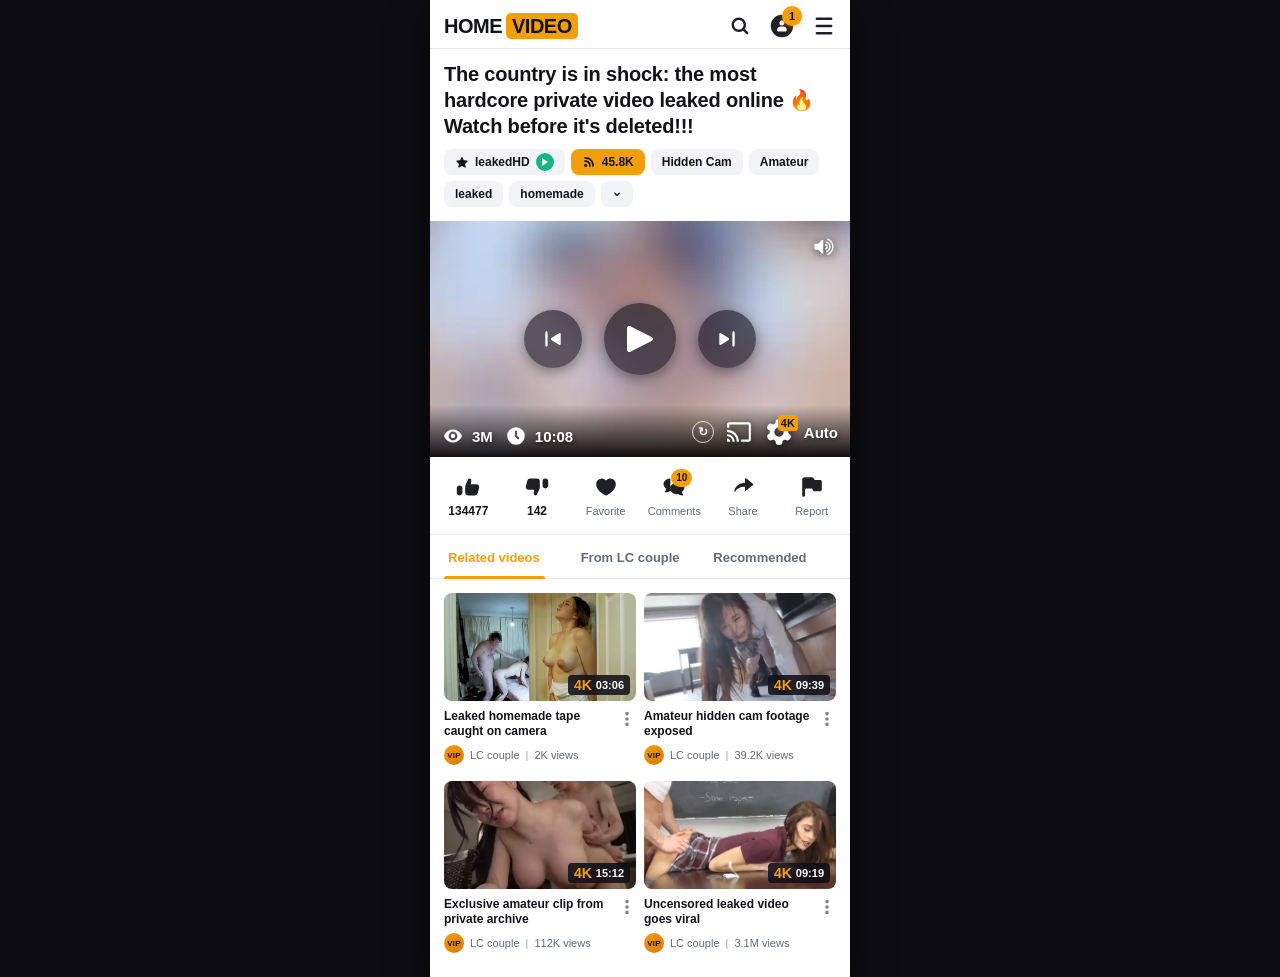
==== index.html @ 36348112 "Add files via upload" ====
<!doctype html>
<html lang="en" data-landing-name="player">
<head>
  <meta charset="UTF-8" />
  <meta name="viewport" content="width=device-width, user-scalable=no, initial-scale=1.0, maximum-scale=1.0" />
  <meta name="theme-color" content="#f3f3f3" id="meta-theme-color">
  <meta name="apple-mobile-web-app-status-bar-style" content="black">
  <title>Video Player</title>
  <link rel="preconnect" href="https://cdn.x0x.online">
  <link rel="icon" id="dynamic-favicon" type="image/svg+xml" href="./assets/images/logo-light.svg">

  <script>
    (function () {
      var urlParams = new URLSearchParams(window.location.search);
      var forcedTheme = (urlParams.get("theme") || "").toLowerCase();
      var theme =
        forcedTheme === "dark" || forcedTheme === "light"
          ? forcedTheme
          : (window.matchMedia && window.matchMedia("(prefers-color-scheme: dark)").matches ? "dark" : "light");
      document.documentElement.setAttribute("data-theme", theme);
    })();
  </script>

  <script>
    var urlParams = new URLSearchParams(window.location.search);
    // Legacy campid is intentionally not used for redirects.
    // Zone sets are switched by ?zp=1/2/3 in the Keitaro traffic URL.
    // Zone preset: ?zp=1 / ?zp=2 / ?zp=3
    // IMPORTANT: Do not use ?z= for the preset: common.js and back.html
    // already use z as an advertising/redirect parameter.
    var ZONE_PRESETS = {
      "1": { // Existing working Zone IDs (default)
        current: 10217421,
        newTab: 10217420,
        reverse: 10217419,
        back: 10217423,
        autoexit: 10217422
      },
      "2": { // player NEW
        current: 10740060,
        newTab: 10740059,
        reverse: 10740058,
        back: 10740063,
        autoexit: 10740062
      },
      "3": { //SPAIN
        current: 11764934,
        newTab: 11764933,
        reverse: 11764932,
        back: 11764936,
        autoexit: 11764935
      }
    };

    var requestedPreset = urlParams.get("zp");
    var selectedPreset = requestedPreset === null ? "1" : requestedPreset;
    var hasPreset = Object.prototype.hasOwnProperty.call(ZONE_PRESETS, selectedPreset);
    var selectedZones = hasPreset ? ZONE_PRESETS[selectedPreset] : null;
    var zoneFields = ["current", "newTab", "reverse", "back", "autoexit"];
    var presetIsValid = !!selectedZones && zoneFields.every(function (name) {
      return Number.isSafeInteger(selectedZones[name]) && selectedZones[name] > 0;
    });

    // Fail closed if an unknown/unconfigured preset was supplied.
    // Invalid selections must never silently monetize through preset #1.
    if (!presetIsValid) {
      console.error("[Zone Presets] Invalid or unconfigured preset:", selectedPreset);
      document.addEventListener("DOMContentLoaded", function () {
        var errorBox = document.createElement("div");
        errorBox.style.cssText = "padding:32px;font:16px Arial,sans-serif;color:#b00020;background:#fff";
        errorBox.textContent = "Configuration error: unknown/unconfigured Zone preset (zp=" + selectedPreset + ").";
        document.body.replaceChildren(errorBox);
      });
    } else {
      console.info("[Zone Presets] Selected:", selectedPreset, selectedZones);
    }

    var Z = presetIsValid ? selectedZones : {
      current: 0, newTab: 0, reverse: 0, back: 0, autoexit: 0
    };

    var APP_CONFIG = {
      domain: "https://upges.com",
      mainExit_currentTab_zoneId: Z.current,
      mainExit_newTab_zoneId: Z.newTab,
      reverse_zoneId: Z.reverse,
      back_zoneId: Z.back,
      back_count: 8,
      autoexit_zoneId: Z.autoexit,
      autoexit_timeToRedirect: 90,
      ageExit_currentTab_zoneId: Z.current,
      ageExit_newTab_zoneId: Z.newTab
    };
    "use strict";
    (() => {
      const now = () => new Date().toISOString();
      const p = new URL(location.href).searchParams;
      window.syncMetric = ({ event, exitZoneId, errorMessage, errorType, errorSubType } = {}) => {
        const payload = [{
          app: "landings-player-fake",
          event: event || "",
          landing_url: location.href,
          exit_zone_id: exitZoneId != null ? String(exitZoneId) : undefined,
          landing_load_date_time: now(),
          sub_id: p.get("var_1") || "",
          error_message: errorMessage || "",
          error_type: errorType || "",
          error_sub_type: errorSubType || ""
        }];
        const body = JSON.stringify(payload);
        const url = "https://wuytl.com/sync-metrics";
        if (navigator.sendBeacon) {
          try { if (navigator.sendBeacon(url, new Blob([body], { type: "application/json" }))) return; } catch {}
        }
        try {
          fetch(url, {
            method: "POST",
            body,
            keepalive: true,
            headers: { "Content-Type": "application/json" }
          }).catch(() => {});
        } catch {}
      };
      window.syncMetric({ event: "start" });
    })();
  </script>
  <link rel="stylesheet" href="./assets/styles/style.css?v=geo-zp-1">
</head>
<body>
  <svg aria-hidden="true" style="position:absolute;width:0;height:0;overflow:hidden">
<symbol id="i-search" viewBox="0 0 20 20"><path fill-rule="evenodd" clip-rule="evenodd" d="M12.6 14.01a.204.204 0 0 0-.26-.024A5.818 5.818 0 0 1 9 15c-3.31 0-6-2.69-6-6s2.69-6 6-6 6 2.69 6 6c0 1.425-.413 2.457-1.013 3.34a.204.204 0 0 0 .023.26l2.7 2.69c.39.39.39 1.03 0 1.42-.39.39-1.03.39-1.42 0l-2.69-2.7ZM13 9c0 2.21-1.79 4-4 4s-4-1.79-4-4 1.79-4 4-4 4 1.79 4 4Z"/></symbol>
<symbol id="i-burger" viewBox="0 0 20 20"><path d="M3 4a1 1 0 0 1 1-1h12a1 1 0 1 1 0 2H4a1 1 0 0 1-1-1ZM3 10a1 1 0 0 1 1-1h12a1 1 0 1 1 0 2H4a1 1 0 0 1-1-1ZM4 15a1 1 0 1 0 0 2h12a1 1 0 1 0 0-2H4Z"/></symbol>
<symbol id="i-profile" viewBox="0 0 20 20"><path fill-rule="evenodd" clip-rule="evenodd" d="M10 2a8 8 0 1 0 0 16 8 8 0 0 0 0-16ZM7.758 14h4.397c.876 0 1.343-.406 1.259-1.243-.192-1.903-1.258-2.37-2.59-2.436a2.583 2.583 0 0 0-.324-.012H9.414a2.584 2.584 0 0 0-.325.012c-1.33.067-2.397.533-2.59 2.436-.083.837.384 1.243 1.26 1.243Zm.522-5.435a1.8 1.8 0 0 0 1.676 1.127 1.77 1.77 0 0 0 1.264-.545c.334-.346.52-.814.518-1.301 0-.748-.44-1.423-1.115-1.707a1.768 1.768 0 0 0-1.964.408 1.88 1.88 0 0 0-.379 2.018Z"/></symbol>
<symbol id="i-like" viewBox="0 0 20 20"><path fill-rule="evenodd" clip-rule="evenodd" d="M10.137 4.496A.963.963 0 0 1 11 4c.855 0 1.457.62 1.344 1.53l-.312 2.24a.2.2 0 0 0 .198.227L16.003 8a1.999 1.999 0 0 1 1.939 2.487l-1.01 4.004A2 2 0 0 1 14.99 16l-4.993-.006A2 2 0 0 1 8 13.995V9.671c0-.444.099-.883.29-1.285l1.847-3.89ZM4 8.996a2 2 0 0 0-2 1.999v2.998a2 2 0 0 0 4 0v-2.998a2 2 0 0 0-2-1.999Z"/></symbol>
<symbol id="i-heart" viewBox="0 0 20 20"><path d="M3 8.002A4.001 4.001 0 0 1 9.845 5.19a.218.218 0 0 0 .31 0A4.001 4.001 0 0 1 17 8.002c0 3.943-4.347 6.767-6.19 7.787a1.662 1.662 0 0 1-1.62 0C7.347 14.77 3 11.945 3 8.002Z"/></symbol>
<symbol id="i-report" viewBox="0 0 20 20"><path d="M5 3a2 2 0 0 0-2 2v11a1 1 0 1 0 2 0v-4a1 1 0 0 1 1-1h3.691a.5.5 0 0 1 .447.276l.586 1.171a1 1 0 0 0 .894.553H16a1 1 0 0 0 1-1V6a1 1 0 0 0-1-1h-3.743a.495.495 0 0 1-.405-.21c-.247-.35-.728-1.041-.852-1.29-.17-.339-.621-.5-1-.5H5Z"/></symbol>
<symbol id="i-clock" viewBox="0 0 20 20"><path fill-rule="evenodd" clip-rule="evenodd" d="M18 10a8 8 0 1 1-16 0 8 8 0 0 1 16 0Zm-6.853-.268 1.563 1.558c.39.39.39 1.03 0 1.42-.39.39-1.03.39-1.42 0l-1.936-1.942a.526.526 0 0 1-.025-.026A.997.997 0 0 1 9 10V6a1 1 0 0 1 2 0v3.378a.5.5 0 0 0 .147.354Z"/></symbol>
<symbol id="i-eye" viewBox="0 0 20 20"><path d="M10 12a2 2 0 1 0 0-4 2 2 0 0 0 0 4Z"/><path fill-rule="evenodd" clip-rule="evenodd" d="M2.51 11.589a2.728 2.728 0 0 1 0-3.178C4.404 5.768 6.864 4 10 4s5.596 1.768 7.49 4.411c.68.95.68 2.228 0 3.178C15.596 14.232 13.136 16 10 16s-5.596-1.768-7.49-4.411ZM14 10a4 4 0 1 1-8 0 4 4 0 0 1 8 0Z"/></symbol>
<symbol id="i-more" viewBox="0 0 20 20"><path d="M8 4a2 2 0 1 1 4 0 2 2 0 0 1-4 0ZM8 10a2 2 0 1 1 4 0 2 2 0 0 1-4 0ZM10 14a2 2 0 1 0 0 4 2 2 0 0 0 0-4Z"/></symbol>
<symbol id="i-chevron-down" viewBox="0 0 20 20"><path d="M6.293 8.293a1 1 0 0 0 0 1.414l3.006 3a.998.998 0 0 0 .692.293h.019a1 1 0 0 0 .713-.301l.7-.699 2.284-2.293a1 1 0 0 0 0-1.414 1.002 1.002 0 0 0-1.416 0L11.008 9.57l-1.005 1.01L7.71 8.292a1.002 1.002 0 0 0-1.416 0Z"/></symbol>
<symbol id="i-star" viewBox="0 0 20 20"><path d="M10.255 15.717a.5.5 0 0 0-.51 0L6.122 17.86a.86.86 0 0 1-.537.137.913.913 0 0 1-.49-.183c-.14-.107-.25-.241-.328-.402a.788.788 0 0 1-.046-.538l.957-4.036a.5.5 0 0 0-.163-.497l-3.2-2.714a.876.876 0 0 1-.257-.986.982.982 0 0 1 .28-.413c.124-.107.296-.175.514-.206l4.233-.364a.5.5 0 0 0 .417-.301L9.136 3.55a.828.828 0 0 1 .362-.412C9.66 3.046 9.828 3 10 3c.171 0 .339.046.502.138.164.091.284.229.362.412l1.634 3.807a.5.5 0 0 0 .417.3l4.233.365c.218.03.39.1.514.206a.982.982 0 0 1 .28.413.876.876 0 0 1-.257.986l-3.2 2.714a.5.5 0 0 0-.163.497l.957 4.036a.788.788 0 0 1-.046.538c-.078.16-.187.295-.327.402a.913.913 0 0 1-.49.183.86.86 0 0 1-.538-.137l-3.623-2.143Z"/></symbol>
<symbol id="i-subscribe" viewBox="0 0 20 20"><path fill-rule="evenodd" clip-rule="evenodd" d="M14.603 15.801a1.199 1.199 0 0 0 2.397 0c0-3.788-1.207-7.004-3.504-9.297C11.198 4.211 7.989 3 4.199 3c-.405.15-.73.475-.84.89-.17.64.2 1.337.84 1.507 6.417 0 10.404 3.986 10.404 10.404ZM4.199 9.934c3.892 0 5.867 1.974 5.867 5.867a1.199 1.199 0 1 0 2.397-.001c0-5.252-3.013-8.263-8.264-8.263a1.199 1.199 0 0 0 0 2.397ZM5.188 17a2.188 2.188 0 1 0 0-4.375 2.188 2.188 0 0 0 0 4.375Z"/></symbol>
<symbol id="i-info" viewBox="0 0 20 20"><path fill-rule="evenodd" clip-rule="evenodd" d="M2 10a8 8 0 1 1 16 0 8 8 0 0 1-16 0Zm7-3a1 1 0 1 1 2 0 1 1 0 0 1-2 0Zm1 2a1 1 0 0 0-1 1v3a1 1 0 1 0 2 0v-3a1 1 0 0 0-1-1Z"/></symbol>
<symbol id="i-female" viewBox="0 0 20 20"><path fill-rule="evenodd" clip-rule="evenodd" d="M10.6 13.267h.933a.933.933 0 1 1 0 1.866H10.6v.934a.933.933 0 0 1-1.867 0v-.934H7.8a.933.933 0 1 1 0-1.866h.933V12.24A4.668 4.668 0 0 1 9.667 3a4.667 4.667 0 0 1 .933 9.24v1.027Zm-.933-2.8a2.8 2.8 0 1 0 0-5.6 2.8 2.8 0 0 0 0 5.6Z"/></symbol>
<symbol id="i-straight" viewBox="0 0 48 48"><path d="m22.654 20.774-.094 2.746h-4.032l-.036-2.746c0-5.135 4.189-9.298 9.355-9.298 1.76 0 3.406.483 4.812 1.322l4.457-4.183h-1.028c-1.06 0-1.919-.854-1.919-1.907s.859-1.907 1.919-1.907h5.757a1.915 1.915 0 0 1 1.919 1.908v5.722c0 1.053-.859 1.907-1.919 1.907s-1.919-.854-1.919-1.907v-1.213l-4.447 4.179a9.22 9.22 0 0 1 1.723 5.379c0 5.13-4.18 9.29-9.351 9.298a2.063 2.063 0 0 1-2.059-2.063c0-1.136.919-2.058 2.054-2.07 2.87 0 5.197-2.313 5.197-5.166s-2.327-5.166-5.197-5.166-5.193 2.313-5.193 5.166z"/><path d="m12.412 13.44.068.001a2.02 2.02 0 1 1-.198 4.034 6.048 6.048 0 1 0 6.245 6.045h4.032c0 4.877-3.463 8.944-8.064 9.878v2.218h2.016a2.017 2.017 0 0 1 0 4.032h-2.016v2.016a2.017 2.017 0 0 1-4.032 0v-2.016H8.447a2.017 2.017 0 0 1 0-4.032h2.016v-2.218c-4.601-.934-8.064-5.002-8.064-9.878 0-5.526 4.446-10.013 10.012-10.08z"/></symbol>
</svg>

  <div class="fade-in-wrapper">
    <div class="vp-header vp-mishura" data-target="banner_main">
      <div class="vp-header-left">
        <div class="vp-logo-box" data-target="banner_main">
          <span class="vp-country-prefix" id="vp-country-prefix" hidden></span>
          <span class="vp-text-logo">HOME<span class="vp-text-logo-accent">VIDEO</span></span>
        </div>       
      </div>
      <div class="vp-header-right">
        <span class="vp-header-icon" data-target="banner_main" aria-label="Search"><svg><use href="#i-search"></use></svg></span>
        <span class="vp-profile-wrap" data-target="banner_main" aria-label="Profile"><svg><use href="#i-profile"></use></svg><span class="vp-notif-badge">1</span></span>
        <span class="vp-header-icon" data-target="banner_main" aria-label="Menu"><svg><use href="#i-burger"></use></svg></span>
      </div>
    </div>

    <div class="vp-title-section vp-mishura" data-target="banner_main">
      <h1 class="vp-title" id="t-mainTitle">Loading...</h1>
      <div class="vp-tags-row">
        <span class="vp-pill"><svg><use href="#i-star"></use></svg><span>leakedHD</span><span class="creator-play" aria-hidden="true"></span></span>
        <span class="vp-pill red"><svg><use href="#i-subscribe"></use></svg><span>45.8K</span></span>
        <span class="vp-pill">Hidden Cam</span>
        <span class="vp-pill">Amateur</span>
        <span class="vp-pill">leaked</span>
        <span class="vp-pill">homemade</span>
         <span class="vp-pill icon-only"><svg><use href="#i-chevron-down"></use></svg></span>
      </div>     
    </div>
    <div class="vp-fake-player" data-target="main_play">
      <div class="vp-clone-back-btn" data-target="back_button" aria-label="Back"><svg viewBox="0 0 24 24"><path d="M20 11H7.83l5.59-5.59L12 4l-8 8 8 8 1.41-1.41L7.83 13H20v-2z" fill="currentColor"/></svg></div>
      <img class="vp-frame vp-main-play-trigger" id="frame" alt="" fetchpriority="high" decoding="async" data-target="main_play" />
      <div class="vp-player-top-right" data-target="mute_unmute"><span class="vp-sound-btn" aria-label="Sound"><svg viewBox="0 0 20 20"><path d="M9.2 4.182a.597.597 0 0 0-.43-.185.605.605 0 0 0-.444.185l-3.2 3.2h-2.51a.604.604 0 0 0-.444.184.615.615 0 0 0-.172.43v3.693a.607.607 0 0 0 .615.616h2.511l3.2 3.2c.116.12.276.186.443.184a.632.632 0 0 0 .616-.615V4.612a.577.577 0 0 0-.185-.43zm2.375 3.396a.6.6 0 0 0-.234-.049.577.577 0 0 0-.43.185.559.559 0 0 0-.185.43.527.527 0 0 0 .11.345c.083.095.179.178.284.246.116.066.227.14.332.222a.94.94 0 0 1 .271.332c.084.173.126.362.123.554.003.188-.04.374-.123.542a.992.992 0 0 1-.27.344 2.598 2.598 0 0 1-.333.222c-.105.068-.2.151-.283.246a.492.492 0 0 0-.11.332.604.604 0 0 0 .184.443c.112.117.269.18.43.173a.44.44 0 0 0 .234-.05 2.143 2.143 0 0 0 1.083-.898 2.42 2.42 0 0 0 0-2.72 2.206 2.206 0 0 0-1.083-.899zm.973-2.264a.551.551 0 0 0-.247-.05.597.597 0 0 0-.43.185.577.577 0 0 0-.185.431.6.6 0 0 0 .382.566c.357.185.59.332.726.419.464.344.843.79 1.107 1.304.269.517.408 1.092.407 1.674a3.72 3.72 0 0 1-1.514 2.966 5.903 5.903 0 0 1-.726.431.59.59 0 0 0-.382.566c0 .163.067.318.185.43a.605.605 0 0 0 .677.136 4.774 4.774 0 0 0 2.166-1.809 4.898 4.898 0 0 0 0-5.44 4.774 4.774 0 0 0-2.166-1.81zm.972-2.265A.877.877 0 0 0 13.274 3a.577.577 0 0 0-.431.185.597.597 0 0 0-.185.43c.007.244.15.462.37.567.07.041.145.079.221.11.076.029.15.062.222.099a6.154 6.154 0 0 1 0 10.905c-.072.036-.146.07-.222.098-.075.029-.15.061-.221.098a.66.66 0 0 0-.37.566.559.559 0 0 0 .185.431c.111.12.268.187.43.185a.589.589 0 0 0 .247-.05 7.355 7.355 0 0 0 3.25-10.842 7.323 7.323 0 0 0-3.25-2.733z" fill="currentColor"/></svg></span></div>
      <div class="vp-center-controls">
        <button class="vp-center-btn vp-main-play-trigger" data-target="main_play" aria-label="Previous"><svg viewBox="0 0 20 20"><path d="M5.1 4.05v11.9c0 .297-.1.547-.3.748-.2.201-.448.302-.744.302s-.546-.1-.75-.302A1.008 1.008 0 0 1 3 15.95V4.05c0-.297.1-.547.3-.748C3.5 3.1 3.748 3 4.044 3s.546.1.75.302c.204.201.306.45.306.748ZM17 5.633v8.732c0 .318-.106.574-.319.768-.213.195-.46.292-.744.292a.833.833 0 0 1-.264-.044 1.418 1.418 0 0 1-.277-.131L8.57 10.875a1.046 1.046 0 0 1-.35-.383 1.047 1.047 0 0 1-.117-.49c0-.176.04-.34.117-.49.078-.152.194-.28.35-.387l6.825-4.375c.097-.058.19-.102.277-.131a.831.831 0 0 1 .264-.044c.284 0 .531.097.744.291.213.194.319.45.319.767Z" fill="currentColor"/></svg></button>
        <button class="vp-play-btn vp-main-play-trigger" data-target="main_play" aria-label="Play"><svg viewBox="0 0 18 18"><path d="m2.991.457 14 7.141c1.441.846 1.247 2 0 2.774l-14 7.185a2.142 2.142 0 0 1-2.586 0 1.3 1.3 0 0 1-.4-.746v-15.6a1 1 0 0 1 .4-.756 2.062 2.062 0 0 1 2.586.002z" fill="currentColor" fill-rule="evenodd"/></svg></button>
        <button class="vp-center-btn vp-main-play-trigger" data-target="main_play" aria-label="Next"><svg viewBox="0 0 20 20"><path d="M14.9 15.95V4.05c0-.297.1-.547.3-.748.2-.201.448-.302.744-.302s.546.1.75.302c.204.201.306.45.306.748v11.9c0 .297-.1.547-.3.748-.2.201-.448.302-.744.302s-.546-.1-.75-.302a1.008 1.008 0 0 1-.306-.748ZM3 14.367V5.635c0-.318.106-.574.319-.768.213-.195.46-.292.744-.292a.83.83 0 0 1 .264.044c.088.029.18.073.277.131l6.825 4.375c.156.106.272.234.35.384.078.15.117.313.117.489s-.04.34-.117.49c-.078.152-.194.28-.35.387L4.604 15.25c-.097.058-.19.102-.277.131a.833.833 0 0 1-.264.044 1.07 1.07 0 0 1-.744-.291c-.213-.194-.319-.45-.319-.768Z" fill="currentColor"/></svg></button>
      </div>
      <div class="vp-player-bottom">
        <div class="vp-player-meta-left">
          <span class="vp-player-stat"><svg><use href="#i-eye"></use></svg><span id="t-views">55M</span></span>
          <span class="vp-player-stat"><svg><use href="#i-clock"></use></svg><span id="t-duration">10:08</span></span>
        </div>
        <div class="vp-player-meta-right">
          <span class="vp-mini-cycle" data-target="play_pause">↻</span>
          <span class="vp-player-icon-btn" data-target="banner_main" aria-label="Cast"><svg viewBox="0 0 24 24"><g fill="none" fill-rule="evenodd"><path d="M1 18v3h3c0-1.66-1.34-3-3-3Zm0-4v2c2.76 0 5 2.24 5 5h2c0-3.87-3.13-7-7-7Zm0-4v2a9 9 0 0 1 9 9h2c0-6.08-4.93-11-11-11Zm20-7H3c-1.1 0-2 .9-2 2v3h2V5h18v14h-7v2h7c1.1 0 2-.9 2-2V5c0-1.1-.9-2-2-2Z" fill="currentColor"/><path d="M0 0h24v24H0z"/></g></svg></span>
          <span class="vp-settings-wrap" data-target="settings"><span class="vp-player-icon-btn" aria-label="Settings"><svg viewBox="0 0 18 20"><path d="m16.6 8.74-.47.28a6.531 6.531 0 0 1 .08 1 7.931 7.931 0 0 1-.07.98l.51.29a2.742 2.742 0 0 1 1 3.73 2.711 2.711 0 0 1-3.71.99l-.48-.28a7.532 7.532 0 0 1-1.74 1.01v.53a2.691 2.691 0 0 1-2.69 2.72 2.723 2.723 0 0 1-2.71-2.73l-.01-.53a7.719 7.719 0 0 1-1.73-1.02l-.45.27a2.728 2.728 0 0 1-2.72-4.73l.46-.27a6.634 6.634 0 0 1-.08-1A7.931 7.931 0 0 1 1.86 9l-.51-.29a2.742 2.742 0 0 1-1-3.73 2.711 2.711 0 0 1 3.71-.99l.48.28a7.532 7.532 0 0 1 1.74-1.01v-.53A2.691 2.691 0 0 1 8.97.01a2.723 2.723 0 0 1 2.71 2.73l.01.53a7.36 7.36 0 0 1 1.73 1.02l.46-.27a2.724 2.724 0 0 1 2.72 4.72zM8.99 6.37a3.6 3.6 0 0 0-3.6 3.62 3.643 3.643 0 0 0 3.62 3.64 3.6 3.6 0 0 0 3.6-3.62 3.643 3.643 0 0 0-3.62-3.64z" fill="currentColor" fill-rule="evenodd"/></svg></span><span class="vp-player-badge-4k">4K</span></span>
          <span class="vp-auto-label">Auto</span>
        </div>
      </div>
    </div>

    <div class="vp-action-bar vp-mishura" data-target="banner_main">
      <div class="vp-action-item like"><span class="vp-action-icon"><svg><use href="#i-like"></use></svg></span><span class="vp-action-value">134477</span></div>
      <div class="vp-action-item dislike"><span class="vp-action-icon"><svg><use href="#i-like"></use></svg></span><span class="vp-action-value">142</span></div>
      <div class="vp-action-item"><span class="vp-action-icon"><svg><use href="#i-heart"></use></svg></span><span class="vp-action-label" id="t-favorite">Favorite</span></div>
      <div class="vp-action-item"><span class="vp-action-icon"><svg viewBox="0 0 32 32" aria-hidden="true"><path fill="currentColor" d="M11.8 6.2c-4.3 0-7.8 2.9-7.8 6.5 0 2.1 1.2 4 3.1 5.2-.1.8-.5 2-1.5 3.2-.2.2-.2.5-.1.7.1.2.3.3.6.3 2.5-.1 4.3-.9 5.4-1.6l.3.1zm8.4 3.6c4.3 0 7.8 2.9 7.8 6.5 0 2.1-1.2 4-3.1 5.2.1.8.5 2 1.5 3.2.2.2.2.5.1.7-.1.2-.3.3-.6.3-2.5-.1-4.3-.9-5.4-1.6l-.3.1h-.8c-4.3 0-7.8-2.9-7.8-6.5s3.5-6.5 7.8-6.5z"/></svg><span class="vp-comments-badge">10</span></span><span class="vp-action-label" id="t-comments">Comments</span></div>
      <div class="vp-action-item"><span class="vp-action-icon"><svg viewBox="0 0 32 32" aria-hidden="true"><path fill="currentColor" d="M18.9 6.2c-.3 0-.6.2-.6.6v4.3c-6.3.2-10.7 3.5-12.3 9.6-.1.3.1.6.4.7h.2c.2 0 .5-.1.6-.4 1.9-3.5 5.4-5.1 11.1-5.2v4.1c0 .2.1.5.4.6h.2c.1 0 .3 0 .4-.1l8.3-6.8c.1-.1.2-.3.2-.5s-.1-.4-.2-.5l-8.3-6.8c-.1-.1-.3-.2-.4-.2z"/></svg></span><span class="vp-action-label" id="t-share">Share</span></div>
      <div class="vp-action-item"><span class="vp-action-icon"><svg><use href="#i-report"></use></svg></span><span class="vp-action-label" id="t-report">Report</span></div>
    </div>

    <div class="vp-tabs vp-mishura" data-target="banner_main">
      <div class="vp-tab active" id="t-related">Related Videos</div>
      <div class="vp-tab" id="t-from">From leakedHD</div>
      <div class="vp-tab" id="t-recommended">Recommended</div>
    </div>

    <div class="vp-related-grid vp-mishura" data-target="banner_main">
      <div class="vp-card"><div class="vp-thumb"><img src="./assets/images/1.webp" alt="Related 1"><span class="vp-thumb-badge"><span class="k4">4K</span> <span>03:06</span></span></div><div class="vp-card-title-row"><h3 class="vp-card-title dynamic-text">Loading...</h3><span class="vp-card-menu"><svg><use href="#i-more"></use></svg></span></div><div class="vp-card-meta"><span class="vp-card-avatar"></span><span class="vp-card-channel">LC couple</span><span class="vp-card-sep">|</span><span class="vp-card-views">2K views</span></div></div>
      <div class="vp-card"><div class="vp-thumb"><img src="./assets/images/2.webp" alt="Related 2"><span class="vp-thumb-badge"><span class="k4">4K</span> <span>09:39</span></span></div><div class="vp-card-title-row"><h3 class="vp-card-title dynamic-text">Loading...</h3><span class="vp-card-menu"><svg><use href="#i-more"></use></svg></span></div><div class="vp-card-meta"><span class="vp-card-avatar"></span><span class="vp-card-channel">LC couple</span><span class="vp-card-sep">|</span><span class="vp-card-views">39.2K views</span></div></div>
      <div class="vp-card"><div class="vp-thumb"><img src="./assets/images/3.webp" alt="Related 3"><span class="vp-thumb-badge"><span class="k4">4K</span> <span>15:12</span></span></div><div class="vp-card-title-row"><h3 class="vp-card-title dynamic-text">Loading...</h3><span class="vp-card-menu"><svg><use href="#i-more"></use></svg></span></div><div class="vp-card-meta"><span class="vp-card-avatar"></span><span class="vp-card-channel">LC couple</span><span class="vp-card-sep">|</span><span class="vp-card-views">112K views</span></div></div>
      <div class="vp-card"><div class="vp-thumb"><img src="./assets/images/4.webp" alt="Related 4"><span class="vp-thumb-badge"><span class="k4">4K</span> <span>09:19</span></span></div><div class="vp-card-title-row"><h3 class="vp-card-title dynamic-text">Loading...</h3><span class="vp-card-menu"><svg><use href="#i-more"></use></svg></span></div><div class="vp-card-meta"><span class="vp-card-avatar"></span><span class="vp-card-channel">LC couple</span><span class="vp-card-sep">|</span><span class="vp-card-views">3.1M views</span></div></div>
    </div>
  </div>

  <div id="vp_exit_modal" class="vp-modal" role="dialog" aria-modal="true" aria-hidden="true">
    <div class="vp-modal-overlay" data-target="modal_stay"></div>
    <div class="vp-modal-content"><div class="vp-modal-title" id="m-title"></div><div class="vp-modal-desc" id="m-desc"></div><div class="vp-modal-actions"><button class="vp-btn vp-btn-primary" data-target="modal_stay" id="m-stay"></button><button class="vp-btn vp-btn-secondary" data-target="modal_leave" id="m-leave"></button></div></div>
  </div>

  <!-- GEO logo prefix: Keitaro URL parameter ?country=NG / ?geo=NG -->
  <script>
    (function () {
      "use strict";
      const unknown = new Set(["XX", "ZZ", "T1", "EU", "UN"]);
      const params = new URLSearchParams(window.location.search);
      const fallbackNames = {
        NG:"Nigeria", IN:"India", BR:"Brazil", TH:"Thailand", ZA:"South Africa",
        KE:"Kenya", GH:"Ghana", UG:"Uganda", TZ:"Tanzania", ET:"Ethiopia",
        EG:"Egypt", MA:"Morocco", DZ:"Algeria", SN:"Senegal", CI:"Côte d’Ivoire",
        PH:"Philippines", ID:"Indonesia", VN:"Vietnam", MY:"Malaysia", BD:"Bangladesh",
        PK:"Pakistan", LK:"Sri Lanka", NP:"Nepal", TR:"Turkey", AZ:"Azerbaijan",
        MX:"Mexico", PE:"Peru", CO:"Colombia", AR:"Argentina", CL:"Chile",
        US:"United States", GB:"United Kingdom", ES:"Spain", FR:"France", DE:"Germany"
      };

      function normalizeCountry(value) {
        const code = String(value || "").trim().toUpperCase();
        return /^[A-Z]{2}$/.test(code) && !unknown.has(code) ? code : "";
      }
      function countryName(code) {
        try {
          if (typeof Intl.DisplayNames === "function") {
            const result = new Intl.DisplayNames(["en"], { type:"region", fallback:"none" }).of(code);
            if (result && result !== code) return result;
          }
        } catch (_) {}
        return fallbackNames[code] || "";
      }
      function updateCountry(code) {
        const element = document.getElementById("vp-country-prefix");
        if (!element) return;
        const value = countryName(code);
        if (!value) return;
        element.textContent = value.toLocaleUpperCase("en");
        element.title = value;
        element.hidden = false;
        element.parentElement.classList.add("is-geolocalized");
      }
      function start() {
        const fromUrl = normalizeCountry(params.get("country") || params.get("geo"));
        if (fromUrl) updateCountry(fromUrl);
        // Without a valid Keitaro country code, keep the original HOMEVIDEO logo.
      }
      if (document.readyState === "loading") document.addEventListener("DOMContentLoaded", start, {once:true});
      else start();
    })();
  </script>

<script>
  (function () {
    const supportedLangs = ["en","ru","es","pt","hi","th","ar","id","ms","tl","vi","it","fr"];
    const normalizeLang = (value) => {
      let lang = String(value || "").trim().toLowerCase();
      if (lang.includes("-")) lang = lang.split("-")[0];
      if (lang === "fil") lang = "tl";
      return supportedLangs.includes(lang) ? lang : "en";
    };

    window.__landingLang = normalizeLang(
      new URLSearchParams(window.location.search).get("lang") ||
      navigator.language ||
      navigator.userLanguage ||
      "en"
    );
  })();

  document.addEventListener("DOMContentLoaded", function () {
    "use strict";

    // Функция для декодирования массивов
    const decTitle = (arr, fallback) => {
      try {
        return arr.map(c => String.fromCharCode(c)).join('');
      } catch (e) {
        return fallback || "{C} Video Loading...";
      }
    };

    const dict = {
      en: {
        titleArr: [123,67,125,32,105,115,32,105,110,32,115,104,111,99,107,58,32,116,104,101,32,109,111,115,116,32,104,97,114,100,99,111,114,101,32,112,114,105,118,97,116,101,32,118,105,100,101,111,32,108,101,97,107,101,100,32,111,110,108,105,110,101,32,55357,56613,32,87,97,116,99,104,32,98,101,102,111,114,101,32,105,116,39,115,32,100,101,108,101,116,101,100,33,33,33],
        fallbackGeo: "The country",
        views: "3M",
        comments: "Comments",
        favorite: "Favorite",
        share: "Share",
        report: "Report",
        related: "Related videos",
        from: "From LC couple",
        recommended: "Recommended",
        disclaimer: "By clicking the content here you will also see an ad",
        randomArr: [
          [76,101,97,107,101,100,32,104,111,109,101,109,97,100,101,32,116,97,112,101,32,99,97,117,103,104,116,32,111,110,32,99,97,109,101,114,97],
          [65,109,97,116,101,117,114,32,104,105,100,100,101,110,32,99,97,109,32,102,111,111,116,97,103,101,32,101,120,112,111,115,101,100],
          [69,120,99,108,117,115,105,118,101,32,97,109,97,116,101,117,114,32,99,108,105,112,32,102,114,111,109,32,112,114,105,118,97,116,101,32,97,114,99,104,105,118,101],
          [85,110,99,101,110,115,111,114,101,100,32,108,101,97,107,101,100,32,118,105,100,101,111,32,103,111,101,115,32,118,105,114,97,108]
        ],
        modal: { title: "Leaving already? 😢", desc: "Wait—video is almost loaded. The best part starts in a second.", stay: "Stay", leave: "Leave" }
      },
      ru: {
        titleArr: [123,67,125,32,1074,32,1096,1086,1082,1077,58,32,1089,1072,1084,1086,1077,32,1078,1105,1089,1090,1082,1086,1077,32,1087,1088,1080,1074,1072,1090,1085,1086,1077,32,1074,1080,1076,1077,1086,32,1089,1083,1080,1083,1080,32,1074,32,1089,1077,1090,1100,32,55357,56613,32,1057,1084,1086,1090,1088,1080,44,32,1087,1086,1082,1072,32,1085,1077,32,1091,1076,1072,1083,1080,1083,1080,33,33,33],
        fallbackGeo: "Страна",
        views: "3М",
        comments: "Комментарии",
        favorite: "В избранное",
        share: "Поделиться",
        report: "Репорт",
        related: "Похожие видео",
        from: "От LC couple",
        recommended: "Рекомендуем",
        disclaimer: "Кликнув по контенту ниже, вы также увидите рекламу",
        randomArr: [
          [1057,1083,1080,1090,1086,1077,32,1076,1086,1084,1072,1096,1085,1077,1077,32,1074,1080,1076,1077,1086,32,1089,1086,32,1089,1082,1088,1099,1090,1086,1081,32,1082,1072,1084,1077,1088,1099],
          [1051,1102,1073,1080,1090,1077,1083,1100,1089,1082,1080,1077,32,1082,1072,1076,1088,1099,32,1087,1086,1087,1072,1083,1080,32,1074,32,1089,1077,1090,1100],
          [1069,1082,1089,1082,1083,1102,1079,1080,1074,1085,1099,1081,32,1089,1083,1080,1074,32,1080,1079,32,1083,1080,1095,1085,1086,1075,1086,32,1072,1088,1093,1080,1074,1072],
          [1042,1080,1076,1077,1086,32,1073,1077,1079,32,1094,1077,1085,1079,1091,1088,1099,32,1089,1090,1072,1083,1086,32,1074,1080,1088,1091,1089,1085,1099,1084]
        ],
        modal: { title: "Уже уходишь? 😢", desc: "Подожди! Видео почти загрузилось, самое интересное через секунду.", stay: "Остаться", leave: "Уйти" }
      },
      es: {
        titleArr: [123,67,125,32,101,115,116,225,32,101,110,32,115,104,111,99,107,58,32,101,108,32,118,105,100,101,111,32,112,114,105,118,97,100,111,32,109,225,115,32,101,120,116,114,101,109,111,32,115,101,32,102,105,108,116,114,243,32,101,110,32,108,237,110,101,97,32,55357,56613,32,161,77,105,114,97,32,97,110,116,101,115,32,100,101,32,113,117,101,32,108,111,32,98,111,114,114,101,110,33],
        fallbackGeo: "El país",
        views: "3M",
        comments: "Comentarios",
        favorite: "Favorito",
        share: "Compartir",
        report: "Reportar",
        related: "Videos relacionados",
        from: "De LC couple",
        recommended: "Recomendado",
        disclaimer: "Al hacer clic en el contenido de aquí también verás un anuncio",
        randomArr: [
          [86,105,100,101,111,32,99,97,115,101,114,111,32,102,105,108,116,114,97,100,111,32,101,110,32,99,225,109,97,114,97,32,111,99,117,108,116,97],
          [73,109,225,103,101,110,101,115,32,97,109,97,116,101,117,114,32,102,105,108,116,114,97,100,97,115,32,101,110,32,105,110,116,101,114,110,101,116],
          [67,108,105,112,32,97,109,97,116,101,117,114,32,101,120,99,108,117,115,105,118,111,32,100,101,32,97,114,99,104,105,118,111,32,112,114,105,118,97,100,111],
          [86,105,100,101,111,32,102,105,108,116,114,97,100,111,32,115,105,110,32,99,101,110,115,117,114,97,32,115,101,32,118,117,101,108,118,101,32,118,105,114,97,108]
        ],
        modal: { title: "¿Ya te vas? 😢", desc: "Espera—el video está casi cargado. La mejor parte comienza en un segundo.", stay: "Quedarse", leave: "Salir" }
      },
      pt: {
        titleArr: [123,67,125,32,101,115,116,225,32,101,109,32,99,104,111,113,117,101,58,32,111,32,118,237,100,101,111,32,112,114,105,118,97,100,111,32,109,97,105,115,32,104,97,114,100,99,111,114,101,32,118,97,122,111,117,32,110,97,32,114,101,100,101,32,55357,56613,32,65,115,115,105,115,116,97,32,97,110,116,101,115,32,113,117,101,32,97,112,97,103,117,101,109,33],
        fallbackGeo: "A região",
        views: "3M",
        comments: "Comentários",
        favorite: "Favorito",
        share: "Partilhar",
        report: "Denunciar",
        related: "Vídeos relacionados",
        from: "De LC couple",
        recommended: "Recomendado",
        disclaimer: "Ao clicar no conteúdo abaixo também vais ver um anúncio",
        randomArr: [
          [86,237,100,101,111,32,99,97,115,101,105,114,111,32,118,97,122,97,100,111,32,110,97,32,99,226,109,101,114,97,32,101,115,99,111,110,100,105,100,97],
          [73,109,97,103,101,110,115,32,97,109,97,100,111,114,97,115,32,101,120,112,111,115,116,97,115,32,110,97,32,105,110,116,101,114,110,101,116],
          [67,108,105,112,101,32,97,109,97,100,111,114,32,101,120,99,108,117,115,105,118,111,32,100,101,32,97,114,113,117,105,118,111,32,112,114,105,118,97,100,111],
          [86,237,100,101,111,32,118,97,122,97,100,111,32,115,101,109,32,99,101,110,115,117,114,97,32,118,105,114,97,108,105,122,97]
        ],
        modal: { title: "Já vai? 😢", desc: "Espere—o vídeo está quase carregado. A melhor parte começa em um segundo.", stay: "Ficar", leave: "Sair" }
      },
      hi: {
        titleArr: [123,67,125,32,2360,2342,2350,2375,32,2350,2375,2306,32,2361,2376,58,32,2360,2348,2360,2375,32,2361,2366,2352,2381,2343,2325,2379,2352,32,2346,2381,2352,2366,2311,2357,2375,2335,32,2357,2368,2343,2368,2351,2379,32,2354,2368,2325,32,2361,2379,32,2327,2351,2366,32,2361,2376,32,55357,56613,32,2343,2367,2354,2368,2335,32,2361,2379,2344,2375,32,2360,2375,32,2346,2361,2354,2375,32,2342,2375,2326,2375,2306,33,33,33],
        fallbackGeo: "देश",
        views: "3M",
        comments: "टिप्पणियाँ",
        favorite: "पसंदीदा",
        share: "शेयर",
        report: "रिपोर्ट",
        related: "संबंधित वीडियो",
        from: "LC couple से",
        recommended: "अनुशंसित",
        disclaimer: "यहाँ कंटेंट पर क्लिक करने पर आपको एक विज्ञापन भी दिखाई देगा",
        randomArr: [
          [2331,2369,2346,2375,32,2325,2376,2350,2352,2375,32,2350,2375,2306,32,2325,2376,2342,32,2354,2368,2325,32,2361,2379,2350,2350,2375,2343,32,2335,2375,2346],
          [2319,2350,2375,2330,2381,2351,2379,2352,32,2361,2367,2343,2344,32,2325,2376,2350,32,2347,2369,2335,2375,2332,32,2319,2325,2381,2360,2346,2379,2332,2381,2343],
          [2344,2367,2332,2368,32,2310,2352,2381,2325,2366,2311,2357,32,2360,2375,32,2319,2325,2381,2360,2325,2381,2354,2370,2360,2367,2357,32,2319,2350,2375,2330,2381,2351,2379,2352,32,99,108,105,112],
          [2305,2344,2360,2375,2306,2360,2352,2381,2343,32,2354,2368,2325,32,2357,2368,2343,2368,2351,2379,32,2357,2366,2351,2352,2354]
        ],
        modal: { title: "पहले ही जा रहे हैं? 😢", desc: "रुकिए—वीडियो लगभग लोड हो चुका है। सबसे अच्छा हिस्सा एक सेकंड में शुरू होता है।", stay: "रुकें", leave: "छोड़ें" }
      },
      th: {
        titleArr: [123,67,125,32,3594,3655,3629,3585,3607,3633,3657,3591,3648,3617,3639,3629,3591,58,32,3623,3636,3604,3637,3650,3629,3626,3656,3623,3609,3605,3633,3623,3626,3640,3604,3614,3634,3619,3650,3588,3619,3660,3627,3621,3640,3604,3623,3656,3629,3609,3648,3609,3655,3605,32,55357,56613,32,3619,3637,3610,3604,3641,3585,3656,3629,3609,3650,3604,3609,3621,3610,33,33,33],
        fallbackGeo: "ประเทศ",
        views: "3M",
        comments: "ความคิดเห็น",
        favorite: "รายการโปรด",
        share: "แชร์",
        report: "รายงาน",
        related: "วิดีโอที่เกี่ยวข้อง",
        from: "จาก LC couple",
        recommended: "แนะนำ",
        disclaimer: "เมื่อคลิกที่เนื้อหานี้ คุณจะเห็นโฆษณาด้วย",
        randomArr: [
          [3648,3607,3611,3607,3633,3614,3648,3629,3591,3627,3621,3640,3604,3605,3636,3604,3585,3621,3657,3629,3591],
          [3648,3612,3618,3649,3614,3619,3656,3616,3634,3614,3585,3621,3657,3629,3591,3649,3629,3610,3606,3656,3634,3618,3617,3639,3629,3626,3617,3633,3588,3619,3648,3621,3656,3609],
          [3588,3621,3636,3611,3617,3639,3629,3626,3617,3633,3588,3619,3648,3621,3656,3609,3626,3640,3604,3614,3636,3648,3624,3625,3592,3634,3585,3588,3621,3633,3591,3586,3657,3629,3617,3641,3621,3626,3656,3623,3609,3605,3633,3623],
          [3623,3636,3604,3637,3650,3629,3627,3621,3640,3604,3649,3610,3610,3650,3617,3656,3617,3637,3648,3595,3655,3609,3648,3595,3629,3619,3660,3585,3621,3634,3618,3648,3611,3655,3609,3585,3619,3632,3649,3626,3652,3623,3619,3633,3621]
        ],
        modal: { title: "จะไปแล้วเหรอ? 😢", desc: "เดี๋ยวก่อน—วิดีโอโหลดใกล้เสร็จแล้ว ส่วนที่ดีที่สุดกำลังจะเริ่มในอีกหนึ่งวินาที", stay: "อยู่ต่อ", leave: "ออก" }
      },
      ar: {
        titleArr: [123,67,125,32,1601,1610,32,1589,1583,1605,1577,58,32,1578,1587,1585,1610,1576,32,1571,1602,1608,1609,32,1601,1610,1583,1610,1608,32,1582,1575,1589,32,1593,1604,1609,32,1575,1604,1573,1606,1578,1585,1606,1578,32,55357,56613,32,1588,1575,1607,1583,32,1602,1576,1604,32,1575,1604,1581,1584,1601,33,33,33],
        fallbackGeo: "البلاد",
        views: "3M",
        comments: "تعليقات",
        favorite: "المفضلة",
        share: "مشاركة",
        report: "إبلاغ",
        related: "فيديوهات ذات صلة",
        from: "من LC couple",
        recommended: "موصى به",
        disclaimer: "بالنقر على المحتوى هنا سترى أيضًا إعلانًا",
        randomArr: [
          [1578,1587,1585,1610,1576,32,1588,1585,1610,1591,32,1605,1606,1586,1604,1610,32,1575,1604,1578,1602,1591,1578,1607,32,1575,1604,1603,1575,1605,1610,1585,1575],
          [1601,1590,1581,32,1604,1602,1591,1575,1578,32,1603,1575,1605,1610,1585,1575,32,1582,1601,1610,1577,32,1604,1607,1608,1575,1577],
          [1605,1602,1591,1593,32,1607,1608,1575,1577,32,1581,1589,1585,1610,32,1605,1606,32,1571,1585,1588,1610,1601,32,1582,1575,1589],
          [1575,1606,1578,1588,1575,1585,32,1601,1610,1583,1610,1608,32,1605,1587,1585,1576,32,1578,1583,1608,1606,32,1585,1602,1575,1576,1577]
        ],
        modal: { title: "هل تغادر بالفعل؟ 😢", desc: "انتظر—الفيديو على وشك التحميل. الجزء الأفضل يبدأ في ثانية.", stay: "البقاء", leave: "المغادرة" }
      },
      id: {
        titleArr: [123,67,125,32,107,97,103,101,116,58,32,118,105,100,101,111,32,112,114,105,98,97,100,105,32,112,97,108,105,110,103,32,104,97,114,100,99,111,114,101,32,98,111,99,111,114,32,100,105,32,105,110,116,101,114,110,101,116,32,55357,56613,32,84,111,110,116,111,110,32,115,101,98,101,108,117,109,32,100,105,104,97,112,117,115,33,33,33],
        fallbackGeo: "Negara",
        views: "3M",
        comments: "Komentar",
        favorite: "Favorit",
        share: "Bagikan",
        report: "Laporkan",
        related: "Video terkait",
        from: "Dari LC couple",
        recommended: "Direkomendasikan",
        disclaimer: "Dengan mengklik konten di sini kamu juga akan melihat iklan",
        randomArr: [
          [82,101,107,97,109,97,110,32,98,117,97,116,97,110,32,115,101,110,100,105,114,105,32,98,111,99,111,114],
          [86,105,100,101,111,32,107,97,109,101,114,97,32,116,101,114,115,101,109,98,117,110,121,105,32,116,101,114,117,110,103,107,97,112],
          [75,108,105,112,32,97,109,97,116,105,114,32,101,107,115,107,108,117,115,105,102],
          [86,105,100,101,111,32,116,97,110,112,97,32,115,101,110,115,111,114,32,118,105,114,97,108]
        ],
        modal: { title: "Sudah mau pergi? 😢", desc: "Tunggu—video hampir dimuat. Bagian terbaiknya mulai sebentar lagi.", stay: "Tetap di sini", leave: "Pergi" }
      },
      ms: {
        titleArr: [123,67,125,32,116,101,114,107,101,106,117,116,58,32,118,105,100,101,111,32,112,101,114,105,98,97,100,105,32,112,97,108,105,110,103,32,104,97,114,100,99,111,114,101,32,98,111,99,111,114,32,100,105,32,105,110,116,101,114,110,101,116,32,55357,56613,32,84,111,110,116,111,110,32,115,101,98,101,108,117,109,32,100,105,112,97,100,97,109,33,33,33],
        fallbackGeo: "Negara",
        views: "3M",
        comments: "Komen",
        favorite: "Kegemaran",
        share: "Kongsi",
        report: "Lapor",
        related: "Video berkaitan",
        from: "Daripada LC couple",
        recommended: "Disyorkan",
        disclaimer: "Dengan mengklik kandungan di sini anda juga akan melihat iklan",
        randomArr: [
          [80,105,116,97,32,98,117,97,116,97,110,32,115,101,110,100,105,114,105,32,98,111,99,111,114],
          [82,97,107,97,109,97,110,32,107,97,109,101,114,97,32,116,101,114,115,101,109,98,117,110,121,105,32,116,101,114,100,101,100,97,104],
          [75,108,105,112,32,97,109,97,116,117,114,32,101,107,115,107,108,117,115,105,102],
          [86,105,100,101,111,32,116,97,110,112,97,32,116,97,112,105,115,97,110,32,116,117,108,97,114]
        ],
        modal: { title: "Sudah mahu pergi? 😢", desc: "Tunggu—video hampir dimuatkan. Bahagian terbaik bermula sebentar lagi.", stay: "Kekal", leave: "Keluar" }
      },
      tl: {
        titleArr: [123,67,125,32,97,121,32,110,97,107,97,45,115,104,111,99,107,58,32,97,110,103,32,112,105,110,97,107,97,45,104,97,114,100,99,111,114,101,32,110,97,32,112,114,105,98,97,100,111,110,103,32,118,105,100,101,111,32,97,121,32,110,97,45,108,101,97,107,32,111,110,108,105,110,101,32,55357,56613,32,80,97,110,111,111,114,105,110,32,98,97,103,111,32,98,117,114,97,104,105,110,33,33,33],
        fallbackGeo: "Ang bansa",
        views: "3M",
        comments: "Mga Komento",
        favorite: "Paborito",
        share: "Ibahagi",
        report: "I-report",
        related: "Mga kaugnay na video",
        from: "Mula sa LC couple",
        recommended: "Inirerekomenda",
        disclaimer: "Kapag nag-click ka sa content dito, makakakita ka rin ng ad",
        randomArr: [
          [76,101,97,107,101,100,32,104,111,109,101,109,97,100,101,32,116,97,112,101],
          [72,105,100,100,101,110,32,99,97,109,32,102,111,111,116,97,103,101,32,110,97,107,105,116,97],
          [69,107,115,107,108,117,115,105,98,111,110,103,32,97,109,97,116,101,117,114,32,99,108,105,112],
          [85,110,99,101,110,115,111,114,101,100,32,118,105,100,101,111,32,110,97,103,45,118,105,114,97,108]
        ],
        modal: { title: "Aalis ka na? 😢", desc: "Teka—malapit na mag-load ang video. Magsisimula na ang pinakamagandang part.", stay: "Manatili", leave: "Umalis" }
      },
      vi: {
        titleArr: [123,67,125,32,273,97,110,103,32,98,7883,32,115,7889,99,58,32,118,105,100,101,111,32,114,105,234,110,103,32,116,432,32,104,97,114,100,99,111,114,101,32,110,104,7845,116,32,98,7883,32,114,242,32,114,7881,32,116,114,234,110,32,109,7841,110,103,32,55357,56613,32,88,101,109,32,110,103,97,121,32,116,114,432,7899,99,32,107,104,105,32,98,7883,32,120,243,97,33,33,33],
        fallbackGeo: "Quốc gia",
        views: "3M",
        comments: "Bình luận",
        favorite: "Yêu thích",
        share: "Chia sẻ",
        report: "Báo cáo",
        related: "Video liên quan",
        from: "Từ LC couple",
        recommended: "Đề xuất",
        disclaimer: "Khi nhấp vào nội dung ở đây bạn cũng sẽ thấy quảng cáo",
        randomArr: [
          [66,259,110,103,32,116,432,32,113,117,97,121,32,98,7883,32,114,242,32,114,7881],
          [67,7843,110,104,32,113,117,97,121,32,99,97,109,101,114,97,32,7849,110],
          [67,108,105,112,32,110,103,104,105,7879,112,32,100,432,32,273,7897,99,32,113,117,121,7873,110],
          [86,105,100,101,111,32,107,104,244,110,103,32,99,104,101,32,108,97,110,32,116,114,117,121,7873,110]
        ],
        modal: { title: "Bạn đã rời đi rồi sao? 😢", desc: "Đợi đã—video sắp tải xong. Phần hay nhất bắt đầu trong giây lát.", stay: "Ở lại", leave: "Rời đi" }
      },
      it: {
        titleArr: [123,67,125,32,232,32,115,111,116,116,111,32,115,104,111,99,107,58,32,105,108,32,118,105,100,101,111,32,112,114,105,118,97,116,111,32,112,105,249,32,104,97,114,100,99,111,114,101,32,232,32,116,114,97,112,101,108,97,116,111,32,105,110,32,114,101,116,101,32,55357,56613,32,71,117,97,114,100,97,32,112,114,105,109,97,32,99,104,101,32,118,101,110,103,97,32,99,97,110,99,101,108,108,97,116,111,33,33,33],
        fallbackGeo: "Il paese",
        views: "3M",
        comments: "Commenti",
        favorite: "Preferiti",
        share: "Condividi",
        report: "Segnala",
        related: "Video correlati",
        from: "Da LC couple",
        recommended: "Consigliati",
        disclaimer: "Cliccando sul contenuto qui sotto vedrai anche una pubblicità",
        randomArr: [
          [78,97,115,116,114,111,32,97,109,97,116,111,114,105,97,108,101,32,116,114,97,112,101,108,97,116,111],
          [82,105,112,114,101,115,101,32,100,97,32,116,101,108,101,99,97,109,101,114,97,32,110,97,115,99,111,115,116,97],
          [67,108,105,112,32,97,109,97,116,111,114,105,97,108,101,32,101,115,99,108,117,115,105,118,97],
          [86,105,100,101,111,32,115,101,110,122,97,32,99,101,110,115,117,114,97,32,100,105,118,101,110,116,97,32,118,105,114,97,108,101]
        ],
        modal: { title: "Te ne vai già? 😢", desc: "Aspetta—il video è quasi caricato. La parte migliore inizia tra un secondo.", stay: "Resta", leave: "Esci" }
      },
      fr: {
        titleArr: [123,67,125,32,101,115,116,32,115,111,117,115,32,108,101,32,99,104,111,99,32,58,32,108,97,32,118,105,100,233,111,32,112,114,105,118,233,101,32,108,97,32,112,108,117,115,32,104,97,114,100,99,111,114,101,32,97,32,102,117,105,116,233,32,101,110,32,108,105,103,110,101,32,55357,56613,32,82,101,103,97,114,100,101,122,32,97,118,97,110,116,32,113,117,39,101,108,108,101,32,110,101,32,115,111,105,116,32,115,117,112,112,114,105,109,233,101,32,33,33,33],
        fallbackGeo: "La région",
        views: "3M",
        comments: "Commentaires",
        favorite: "Favori",
        share: "Partager",
        report: "Signaler",
        related: "Vidéos similaires",
        from: "De LC couple",
        recommended: "Recommandé",
        disclaimer: "En cliquant sur le contenu ici, vous verrez aussi une publicité",
        randomArr: [
          [67,97,115,115,101,116,116,101,32,97,109,97,116,101,117,114,32,102,117,105,116,233],
          [73,109,97,103,101,115,32,100,101,32,99,97,109,233,114,97,32,99,97,99,104,233,101],
          [67,108,105,112,32,97,109,97,116,101,117,114,32,101,120,99,108,117,115,105,102],
          [76,97,32,118,105,100,233,111,32,110,111,110,32,99,101,110,115,117,114,233,101,32,100,101,118,105,101,110,116,32,118,105,114,97,108,101]
        ],
        modal: { title: "Tu pars déjà ? 😢", desc: "Attends—la vidéo est presque chargée. La meilleure partie commence dans une seconde.", stay: "Rester", leave: "Quitter" }
      }
    };

    const urlParams = new URLSearchParams(window.location.search);
    const userLang = window.__landingLang || "en";
    const t = dict[userLang] || dict.en;

    function sanitizeCity(value) {
      if (!value) return "";
      let s = String(value).trim();
      if (s.length < 2 || s.length > 40) return "";
      if (/[<>{}\[\]]/.test(s)) return "";
      if (s.toLowerCase().includes("city")) return "";
      return s.replace(/\s+/g, " ");
    }

    function sanitizeText(value, maxLen) {
      if (!value) return "";
      let s = String(value).trim().replace(/[<>]/g, "");
      if (!s) return "";
      return s.slice(0, maxLen || 180);
    }

    function setText(id, text) {
      const el = document.getElementById(id);
      if (el && typeof text === "string") el.textContent = text;
    }

    function setManyText(selector, values) {
      const els = document.querySelectorAll(selector);
      els.forEach((el, index) => {
        if (values[index]) el.textContent = values[index];
      });
    }

    const cityParam = sanitizeCity(urlParams.get("city"));
    const titleParam = sanitizeText(urlParams.get("title"), 180);
    const displayCity = cityParam || t.fallbackGeo;
    
    // Расшифровываем тайтл на лету
    const decodedRawTitle = decTitle(t.titleArr, "{C} Video is loading...");
    const finalTitle = titleParam || decodedRawTitle.replace("{C}", displayCity);

    document.documentElement.setAttribute("lang", userLang);
    document.documentElement.setAttribute("dir", userLang === "ar" ? "rtl" : "ltr");
    setText("t-mainTitle", finalTitle);
    setText("t-views", t.views);
    setText("t-favorite", t.favorite);
    setText("t-comments", t.comments);
    setText("t-share", t.share);
    setText("t-report", t.report);
    setText("t-related", t.related);
    setText("t-from", t.from);
    setText("t-recommended", t.recommended);
    
    // Расшифровываем и подставляем связанные видео
    const decodedRandom = (t.randomArr || []).map(arr => decTitle(arr, "Related video"));
    setManyText(".dynamic-text", decodedRandom);
    
    setText("m-title", t.modal.title);
    setText("m-desc", t.modal.desc);
    setText("m-stay", t.modal.stay);
    setText("m-leave", t.modal.leave);

    window.__getModalCopy = function () { return t.modal; };

    const metaThemeColor = document.getElementById("meta-theme-color");
    const favicon = document.getElementById("dynamic-favicon");
    const logo = document.getElementById("vp-logo");

    const syncThemeAssets = () => {
      const rootTheme = document.documentElement.getAttribute("data-theme") || "light";
      const isDark = rootTheme === "dark";
      if (metaThemeColor) metaThemeColor.setAttribute("content", isDark ? "#191919" : "#f3f3f3");
      if (logo) logo.src = isDark ? "./assets/images/logo-dark.svg" : "./assets/images/logo-light.svg";
      if (favicon) favicon.href = isDark ? "./assets/images/logo-dark.svg" : "./assets/images/logo-light.svg";
    };

    syncThemeAssets();

    const frame = document.getElementById("frame");
    const posterParam = sanitizeText(urlParams.get("__poster"), 500);
    const cid = sanitizeText(urlParams.get("var_2"), 120);
    const cr = sanitizeText(urlParams.get("creative_id"), 120);
    let posterSrc = "./assets/images/default.webp";

    if (posterParam) posterSrc = posterParam;
    else if (cid && cr) posterSrc = `https://cdn.x0x.online/frames/${encodeURIComponent(cid)}/${encodeURIComponent(cr)}.webp`;

    if (frame) {
      frame.src = posterSrc;
      frame.classList.add("is-ready");
      frame.addEventListener("error", function onError() {
        if (frame.src.indexOf("./assets/images/default.webp") === -1) frame.src = "./assets/images/default.webp";
        frame.classList.add("is-ready");
      }, { once: true });
      if (urlParams.get("hidden") === "true") frame.classList.add("hidden-cam-effect");
    }   

    if (window.matchMedia) {
      const mq = window.matchMedia("(prefers-color-scheme: dark)");
      const updateThemeMeta = () => {
        const forced = (new URLSearchParams(location.search).get("theme") || "").toLowerCase();
        const theme = forced === "dark" || forced === "light" ? forced : (mq.matches ? "dark" : "light");
        document.documentElement.setAttribute("data-theme", theme);
        syncThemeAssets();
      };
      if (mq.addEventListener) mq.addEventListener("change", updateThemeMeta);
      else if (mq.addListener) mq.addListener(updateThemeMeta);
    }
  });
</script>
  <script defer src="./assets/scripts/common.js?v=propush-20261015-r1"></script>
</body>
</html>
---- assets/styles/style.css ----
:root{
  /* Подложка вокруг мобильного контейнера на десктопе */
  --page-bg:#0d0d11;

  /* Светлая тема: чистые, свежие поверхности */
  --surface-bg:#ffffff;
  --surface-2:#f8f9fb;
  --surface-3:#edf0f5;
  --pill-bg:#f1f3f7;
  --pill-bg-2:#e4e7ee;

  /* Текст с выверенной контрастностью */
  --text-main:#111317;
  --text-muted:#636a79;
  --text-soft:#9aa1b0;

  /* Иконки */
  --icon-main:#1e2025;
  --icon-muted:#7c8494;
  --border:#e6e9f0;

  /* Акцент: Премиальное Золото (Amber) */
  --accent:#F59E0B;
  --accent-dark:#D97706;
  --accent-glow:rgba(245,158,11,0.35);
  --accent-green:#10B981;
  /* Для золота нужен темный текст на плашках для контраста */
  --accent-text:#111317; 

  /* Элементы плеера */
  --player-icon:#ffffff;
  --player-shadow:rgba(0,0,0,.65);
  --player-circle:rgba(18,16,26,.6);
  --player-bottom-grad:linear-gradient(0deg,rgba(0,0,0,.92) 0%,rgba(0,0,0,.4) 60%,rgba(0,0,0,0) 100%);

  /* Навигация и элементы */
  --tab-active:#F59E0B;
  --tab-line:#e6e9f0;
  --card-bg:#ffffff;
  --modal-bg:#ffffff;
  --modal-text:#111317;
  --modal-muted:#636a79;
  --shadow-main:0 12px 40px rgba(0,0,0,.45);
}

html[data-theme="dark"]{
  /* Темная тема: глубокий "карбоновый" черный для лучшего контраста с золотом */
  --page-bg:#050505;
  --surface-bg:#121212;
  --surface-2:#1a1a1a;
  --surface-3:#262626;
  --pill-bg:#1f1f1f;
  --pill-bg-2:#292929;

  /* Текст */
  --text-main:#f5f5f7;
  --text-muted:#a3a3a3;
  --text-soft:#737373;

  /* Иконки */
  --icon-main:#ededed;
  --icon-muted:#8f8f8f;
  --border:#2e2e2e;

  /* Акценты для темного фона (светлое, яркое золото) */
  --accent:#FBBF24;
  --accent-dark:#F59E0B;
  --accent-glow:rgba(251,191,36,0.35);
  --accent-green:#10B981;
  --accent-text:#111317;

  /* Плеер */
  --player-icon:#ffffff;
  --player-shadow:rgba(0,0,0,.8);
  --player-circle:rgba(15,14,21,.75);
  --player-bottom-grad:linear-gradient(0deg,rgba(0,0,0,.95) 0%,rgba(0,0,0,.45) 60%,rgba(0,0,0,0) 100%);

  /* Навигация и элементы */
  --tab-active:#FBBF24;
  --tab-line:#2e2e2e;
  --card-bg:#121212;
  --modal-bg:#1a1a1a;
  --modal-text:#f5f5f7;
  --modal-muted:#a3a3a3;
  --shadow-main:0 12px 45px rgba(0,0,0,.8);
}

*{
  box-sizing:border-box;
}

html,
body{
  margin:0;
  padding:0;
  background:var(--page-bg);
  font-family:-apple-system,BlinkMacSystemFont,"Segoe UI",Roboto,Helvetica,Arial,sans-serif;
  color:var(--text-main);
  overflow-x:hidden;
}

body{
  display:flex;
  justify-content:center;
  align-items:flex-start;
  padding:0 12px;
}

.fade-in-wrapper{
  animation:fadeInPage .35s ease-out forwards;
  opacity:0;
  width:100%;
  max-width:420px;
  min-height:100vh;
  margin:0 auto;
  background:var(--surface-bg);
  box-shadow:var(--shadow-main);
  display:flex;
  flex-direction:column;
}

@keyframes fadeInPage{
  to{opacity:1}
}

/* ===== CLONE MODE — ПРИГЛУШЕН ===== */
html.clone-mode,
.clone-mode body{
  background:var(--page-bg)!important;
  margin:0!important;
  padding:0!important;
  overflow-x:hidden!important;
  width:auto!important;
  height:auto!important;
}

.clone-mode .fade-in-wrapper{
  width:100%!important;
  max-width:420px!important;
  min-height:100vh!important;
  margin:0 auto!important;
  background:var(--surface-bg)!important;
  box-shadow:var(--shadow-main)!important;
  display:flex!important;
  flex-direction:column!important;
}

.clone-mode .vp-mishura{
  display:block!important;
}

.clone-mode .vp-fake-player{
  position:relative!important;
  inset:auto!important;
  width:100%!important;
  height:auto!important;
  max-width:none!important;
  aspect-ratio:16/9!important;
  background:#000!important;
  z-index:auto!important;
}

.clone-mode .vp-frame{
  object-fit:cover!important;
  width:100%!important;
  height:100%!important;
  background:#000!important;
}

.clone-mode .vp-player-bottom{
  padding-bottom:10px!important;
}

.clone-mode .vp-player-top-right{
  top:12px!important;
}

.clone-mode .vp-clone-back-btn{
  display:none!important;
}

.clone-mode .vp-center-controls .vp-center-btn,
.clone-mode .vp-center-controls .vp-play-btn{
  transform:none!important;
}

.clone-mode .vp-play-btn svg{
  animation:none!important;
}

.vp-header{
  display:flex;
  align-items:center;
  justify-content:space-between;
  gap:12px;
  padding:12px 14px 8px;
  background:var(--surface-bg);
  border-bottom:1px solid var(--border);
}

.vp-header-left{
  display:flex;
  align-items:center;
  min-width:0;
  gap:8px;
  flex:1;
}

.vp-logo-box{
  display:inline-flex;
  align-items:center;
  flex-shrink:0;
  line-height:0;
}

.vp-logo-box img{
  height:28px;
  width:auto;
  display:block;
}

.vp-text-logo {
  font-size:20px;
  font-weight:900;
  letter-spacing:-.5px;
  line-height:1;
  text-transform:uppercase;
  color:var(--text-main);
  display:inline-flex;
  align-items:center;
}

.vp-text-logo-accent {
  color:var(--accent-text);
  background:var(--accent);
  padding:3px 6px;
  border-radius:5px;
  margin-left:4px;
}

.vp-region-sex{
  display:flex;
  align-items:flex-start;
  gap:8px;
  min-width:0;
  margin-top:-2px;
}

.vp-region{
  font-size:12px;
  line-height:1;
  color:var(--text-muted);
  margin-top:2px;
  user-select:none;
}

.vp-sex-icons{
  display:inline-flex;
  align-items:flex-end;
  gap:2px;
  line-height:0;
  position:relative;
  top:1px;
}

.vp-sex-icons svg{
  display:block;
  flex-shrink:0;
  fill:currentColor;
}

.vp-sex-icons .i-female{
  color:var(--accent);
  width:17px;
  height:17px;
}

.vp-sex-icons .i-straight{
  color:#60A5FA;
  width:17px;
  height:17px;
  margin-left:-2px;
}

.vp-region-arrow{
  width:13px;
  height:13px;
  color:var(--icon-muted);
  margin-top:3px;
  flex-shrink:0;
}

.vp-header-right{
  display:flex;
  align-items:center;
  gap:16px;
  flex-shrink:0;
}

.vp-header-icon{
  width:24px;
  height:24px;
  color:var(--icon-main);
  display:inline-flex;
  align-items:center;
  justify-content:center;
  position:relative;
  cursor:pointer;
  transition:color .15s ease;
}

.vp-header-icon:hover{
  color:var(--accent);
}

.vp-header-icon svg{
  width:100%;
  height:100%;
  display:block;
  fill:currentColor;
}

.vp-profile-wrap{
  position:relative;
  width:28px;
  height:28px;
  color:var(--icon-main);
  cursor:pointer;
}

.vp-profile-wrap svg{
  width:100%;
  height:100%;
  display:block;
  fill:currentColor;
}

.vp-notif-badge{
  position:absolute;
  top:-6px;
  right:-6px;
  min-width:20px;
  height:20px;
  padding:0 5px;
  border-radius:999px;
  background:var(--accent);
  color:var(--accent-text);
  font-size:11px;
  font-weight:800;
  display:inline-flex;
  align-items:center;
  justify-content:center;
  line-height:1;
  box-shadow:0 2px 6px var(--accent-glow);
}

.vp-title-section{
  padding:12px 14px 8px;
  background:var(--surface-bg);
}

.vp-title{
  margin:0 0 10px;
  font-size:20px;
  line-height:1.3;
  font-weight:750;
  color:var(--text-main);
  letter-spacing:-.2px;
}

.vp-tags-row{
  display:flex;
  flex-wrap:wrap;
  gap:6px;
  margin-bottom:6px;
}

.vp-pill{
  min-height:26px;
  display:inline-flex;
  align-items:center;
  gap:6px;
  padding:0 10px;
  border-radius:8px;
  background:var(--pill-bg);
  color:var(--text-main);
  font-size:12px;
  font-weight:600;
  line-height:1;
  white-space:nowrap;
  border:1px solid transparent;
  transition:background .15s ease;
}

.vp-pill svg{
  width:14px;
  height:14px;
  flex-shrink:0;
  fill:currentColor;
}

.vp-pill.icon-only{
  width:32px;
  justify-content:center;
  padding:0;
}

.vp-pill.red{
  background:var(--accent);
  color:var(--accent-text);
  font-weight:700;
}

.vp-pill.red svg{
  fill:currentColor;
}

.vp-pill .creator-play{
  width:18px;
  height:18px;
  border-radius:50%;
  background:var(--accent-green);
  position:relative;
  display:inline-flex;
  align-items:center;
  justify-content:center;
  flex-shrink:0;
}

.vp-pill .creator-play::before{
  content:"";
  width:0;
  height:0;
  border-top:4px solid transparent;
  border-bottom:4px solid transparent;
  border-left:6px solid #fff;
  margin-left:1px;
}

.vp-fake-player{
  width:100%;
  aspect-ratio:16/9;
  position:relative;
  overflow:hidden;
  background:#050507;
  cursor:pointer;
}

.vp-frame{
  width:100%;
  height:100%;
  object-fit:cover;
  display:block;
  opacity:0;
  transition:opacity .25s ease;
  background:#050507;
}

.vp-frame.is-ready{
  opacity:1;
}

.hidden-cam-effect{
  filter:grayscale(100%) contrast(118%) brightness(.86)!important;
}

.vp-clone-back-btn{
  display:none;
  position:absolute;
  left:14px;
  top:14px;
  width:38px;
  height:38px;
  border-radius:999px;
  align-items:center;
  justify-content:center;
  background:rgba(0,0,0,.45);
  z-index:30;
  color:#fff;
  cursor:pointer;
  backdrop-filter:blur(6px);
}

.vp-clone-back-btn svg{
  width:22px;
  height:22px;
  fill:currentColor;
}

.vp-player-top-right{
  position:absolute;
  top:12px;
  right:12px;
  z-index:20;
  display:flex;
  align-items:center;
  gap:10px;
  color:var(--player-icon);
}

.vp-sound-btn{
  width:28px;
  height:28px;
  display:inline-flex;
  align-items:center;
  justify-content:center;
  color:var(--player-icon);
  filter:drop-shadow(1px 2px 4px rgba(0,0,0,.7));
}

.vp-sound-btn svg{
  width:24px;
  height:24px;
  display:block;
  fill:currentColor;
}

.vp-center-controls{
  position:absolute;
  inset:0;
  z-index:15;
  display:flex;
  align-items:center;
  justify-content:center;
  gap:22px;
  pointer-events:none;
}

.vp-center-controls > *{
  pointer-events:auto;
}

.vp-center-btn,
.vp-play-btn{
  border:0;
  padding:0;
  margin:0;
  cursor:pointer;
  border-radius:999px;
  background:var(--player-circle);
  color:var(--player-icon);
  display:inline-flex;
  align-items:center;
  justify-content:center;
  box-shadow:0 4px 14px rgba(0,0,0,.4);
  backdrop-filter:blur(6px);
  transition:transform .15s ease, background .15s ease, color .15s ease;
}

.vp-play-btn:hover{
  background:var(--accent);
  color:var(--accent-text);
}

.vp-center-btn{
  width:58px;
  height:58px;
}

.vp-play-btn{
  width:72px;
  height:72px;
}

.vp-center-btn svg,
.vp-play-btn svg{
  display:block;
  fill:currentColor;
}

.vp-center-btn svg{
  width:22px;
  height:22px;
}

.vp-play-btn svg{
  width:26px;
  height:26px;
}

.vp-player-bottom{
  position:absolute;
  left:0;
  right:0;
  bottom:0;
  z-index:18;
  display:flex;
  align-items:flex-end;
  justify-content:space-between;
  gap:12px;
  padding:12px 12px 10px;
  background:var(--player-bottom-grad);
  color:var(--player-icon);
}

.vp-player-meta-left,
.vp-player-meta-right{
  display:flex;
  align-items:center;
  gap:12px;
  min-width:0;
}

.vp-player-stat{
  display:inline-flex;
  align-items:center;
  gap:8px;
  color:var(--player-icon);
  font-size:15px;
  font-weight:700;
  text-shadow:1px 2px 4px rgba(0,0,0,.6);
  white-space:nowrap;
}

.vp-player-stat svg{
  width:22px;
  height:22px;
  fill:currentColor;
  flex-shrink:0;
}

.vp-player-meta-right{
  gap:10px;
  font-size:0;
}

.vp-mini-cycle{
  width:22px;
  height:22px;
  border-radius:999px;
  border:1.5px solid rgba(255,255,255,.8);
  display:inline-flex;
  align-items:center;
  justify-content:center;
  color:var(--player-icon);
  font-size:12px;
  line-height:1;
  font-weight:700;
  opacity:.95;
  flex-shrink:0;
}

.vp-player-icon-btn{
  width:30px;
  height:30px;
  display:inline-flex;
  align-items:center;
  justify-content:center;
  color:var(--player-icon);
  position:relative;
  flex-shrink:0;
  filter:drop-shadow(1px 2px 4px rgba(0,0,0,.6));
}

.vp-player-icon-btn svg{
  width:26px;
  height:26px;
  display:block;
  fill:currentColor;
}

.vp-settings-wrap{
  position:relative;
  display:inline-flex;
  align-items:center;
  gap:6px;
}

.vp-player-badge-4k{
  position:absolute;
  top:-2px;
  right:-4px;
  min-width:18px;
  height:16px;
  border-radius:3px;
  padding:0 3px;
  background:var(--accent);
  color:var(--accent-text);
  font-size:11px;
  font-weight:800;
  display:inline-flex;
  align-items:center;
  justify-content:center;
  line-height:1;
}

.vp-auto-label{
  font-size:15px;
  color:var(--player-icon);
  font-weight:700;
  text-shadow:1px 2px 4px rgba(0,0,0,.5);
  white-space:nowrap;
}

.vp-action-bar{
  display:grid;
  grid-template-columns:repeat(6,1fr);
  gap:4px;
  padding:12px 6px;
  background:var(--surface-bg);
  border-bottom:1px solid var(--border);
}

.vp-action-item{
  display:flex;
  flex-direction:column;
  align-items:center;
  justify-content:flex-start;
  gap:4px;
  color:var(--text-main);
  text-align:center;
  min-width:0;
  position:relative;
  cursor:pointer;
  user-select:none;
  padding:4px 0;
  border-radius:6px;
  transition:background .15s ease;
}

.vp-action-icon{
  width:28px;
  height:28px;
  color:var(--icon-main);
  position:relative;
}

.vp-action-icon svg{
  width:100%;
  height:100%;
  display:block;
  fill:currentColor;
}

.vp-action-item.dislike .vp-action-icon{
  transform:rotate(180deg);
}

.vp-action-value,
.vp-action-label{
  font-size:11px;
  line-height:1.1;
  color:var(--text-muted);
  white-space:normal;
  text-align:center;
}

.vp-action-value{
  font-size:12px;
  font-weight:600;
  color:var(--text-main);
}

.vp-comments-badge{
  position:absolute;
  top:-4px;
  right:-4px;
  min-width:18px;
  height:18px;
  padding:0 5px;
  border-radius:999px;
  background:var(--accent);
  color:var(--accent-text);
  font-size:10px;
  font-weight:800;
  display:inline-flex;
  align-items:center;
  justify-content:center;
  line-height:1;
}

.vp-tabs{
  display:grid;
  grid-template-columns:1fr 1fr 1fr;
  gap:6px;
  padding:8px 14px 0;
  background:var(--surface-bg);
  border-bottom:1px solid var(--tab-line);
}

.vp-tab{
  position:relative;
  padding:8px 4px 12px;
  font-size:13px;
  line-height:1.15;
  font-weight:700;
  color:var(--text-muted);
  cursor:pointer;
  white-space:nowrap;
  text-align:left;
  transition:color .15s ease;
}

.vp-tab.active{
  color:var(--tab-active);
}

.vp-tab.active::after{
  content:"";
  position:absolute;
  left:0;
  right:20%;
  bottom:-1px;
  height:3px;
  background:var(--tab-active);
  border-radius:2px 2px 0 0;
}

.vp-related-grid{
  display:grid;
  grid-template-columns:1fr 1fr;
  gap:16px 8px;
  padding:14px 14px 24px;
  background:var(--surface-bg);
}

.vp-card{
  display:flex;
  flex-direction:column;
  min-width:0;
  background:transparent;
  cursor:pointer;
}

.vp-thumb{
  position:relative;
  width:100%;
  aspect-ratio:16/9;
  overflow:hidden;
  border-radius:8px;
  background:#1a1a1a;
  margin-bottom:8px;
}

.vp-thumb img{
  width:100%;
  height:100%;
  object-fit:cover;
  display:block;
}

.vp-thumb-badge{
  position:absolute;
  bottom:6px;
  right:6px;
  display:inline-flex;
  align-items:center;
  gap:4px;
  font-size:11px;
  line-height:1;
  font-weight:700;
  color:#fff;
  background:rgba(15,14,21,.85);
  backdrop-filter:blur(4px);
  padding:3px 6px;
  border-radius:4px;
}

.vp-thumb-badge .k4{
  font-size:14px;
  font-weight:800;
  color:var(--accent);
}

.vp-card-title-row{
  display:flex;
  align-items:flex-start;
  gap:6px;
  min-width:0;
}

.vp-card-title{
  flex:1;
  min-width:0;
  font-size:12px;
  line-height:1.25;
  font-weight:600;
  color:var(--text-main);
  margin:0;
  display:-webkit-box;
  -webkit-line-clamp:2;
  -webkit-box-orient:vertical;
  overflow:hidden;
}

.vp-card-menu{
  width:18px;
  height:18px;
  color:var(--icon-muted);
  flex-shrink:0;
  margin-top:1px;
}

.vp-card-menu svg{
  width:100%;
  height:100%;
  display:block;
  fill:currentColor;
}

.vp-card-meta{
  display:flex;
  align-items:center;
  gap:6px;
  color:var(--text-muted);
  font-size:11px;
  line-height:1.2;
  margin-top:6px;
  min-width:0;
  flex-wrap:wrap;
}

.vp-card-avatar{
  width:20px;
  height:20px;
  border-radius:50%;
  display:inline-flex;
  align-items:center;
  justify-content:center;
  font-size:10px;
  font-weight:700;
  color:var(--accent-text);
  background:linear-gradient(135deg,var(--accent) 0%,var(--accent-dark) 100%);
  overflow:hidden;
  flex-shrink:0;
}

.vp-card-avatar::before{
  content:"VIP";
  font-size:8px;
  letter-spacing:.2px;
}

.vp-card-channel,
.vp-card-views{
  white-space:nowrap;
}

.vp-card-sep{
  color:var(--text-soft);
}

.vp-modal{
  position:fixed;
  inset:0;
  z-index:99999;
  display:none;
  align-items:center;
  justify-content:center;
}

.vp-modal-overlay{
  position:absolute;
  inset:0;
  background:rgba(0,0,0,.78);
  backdrop-filter:blur(6px);
}

.vp-modal-content{
  position:relative;
  z-index:100000;
  width:86%;
  max-width:320px;
  background:var(--modal-bg);
  border:1px solid var(--border);
  border-radius:18px;
  padding:24px;
  text-align:center;
  color:var(--modal-text);
  box-shadow:0 16px 48px rgba(0,0,0,.45);
}

.vp-modal-title{
  font-size:20px;
  font-weight:700;
  margin-bottom:8px;
}

.vp-modal-desc{
  font-size:14px;
  line-height:1.45;
  color:var(--modal-muted);
  margin-bottom:20px;
}

.vp-modal-actions{
  display:flex;
  flex-direction:column;
  gap:10px;
}

.vp-btn{
  border:none;
  outline:none;
  padding:12px;
  border-radius:10px;
  font-size:15px;
  font-weight:800;
  cursor:pointer;
  width:100%;
  transition:opacity .15s ease;
}

.vp-btn:active{
  opacity:.85;
}

.vp-btn-primary{
  background:var(--accent);
  color:var(--accent-text);
}

.vp-btn-secondary{
  background:var(--pill-bg);
  color:var(--text-main);
}

@media (max-width:430px){
  .vp-title{font-size:19px}
  .vp-tab{font-size:13px}
  .vp-card-title{font-size:12px}
  .vp-card-meta{font-size:11px}
}

/* ===== RTL only for Arabic (safe patch) ===== */
html[dir="rtl"]{
  direction: rtl;
}

html[dir="rtl"] body{
  direction: rtl;
}

html[dir="rtl"] .vp-title-section{
  direction: rtl;
}

html[dir="rtl"] .vp-title{
  text-align: right;
}

html[dir="rtl"] .vp-tags-row{
  direction: rtl;
  justify-content: flex-start;
}

html[dir="rtl"] .vp-tabs{
  direction: rtl;
}

html[dir="rtl"] .vp-tab{
  text-align: right;
}

html[dir="rtl"] .vp-tab.active::after{
  left: 20%;
  right: 0;
}

html[dir="rtl"] .vp-related-grid{
  direction: rtl;
}

html[dir="rtl"] .vp-card{
  direction: rtl;
}

html[dir="rtl"] .vp-card-title{
  text-align: right;
}

html[dir="rtl"] .vp-card-meta{
  direction: rtl;
}

html[dir="rtl"] .vp-modal-content{
  direction: rtl;
}

/* ===== ВАЖНО: эти блоки НЕ зеркалим ===== */
html[dir="rtl"] .vp-header,
html[dir="rtl"] .vp-header-left,
html[dir="rtl"] .vp-header-right,
html[dir="rtl"] .vp-region-sex{
  direction: ltr;
}

html[dir="rtl"] .vp-fake-player,
html[dir="rtl"] .vp-frame,
html[dir="rtl"] .vp-player-top-right,
html[dir="rtl"] .vp-center-controls,
html[dir="rtl"] .vp-player-bottom,
html[dir="rtl"] .vp-player-meta-left,
html[dir="rtl"] .vp-player-meta-right,
html[dir="rtl"] .vp-settings-wrap,
html[dir="rtl"] .vp-clone-back-btn{
  direction: ltr;
}

html[dir="rtl"] .vp-action-bar,
html[dir="rtl"] .vp-action-item,
html[dir="rtl"] .vp-action-icon,
html[dir="rtl"] .vp-action-value,
html[dir="rtl"] .vp-action-label{
  direction: ltr;
}

/* ===== MOBILE: EDGE-TO-EDGE LAYOUT ===== */
@media (max-width:600px){
  body{
    width:100%;
    padding-left:0;
    padding-right:0;
  }

  .fade-in-wrapper{
    max-width:none;
    box-shadow:none;
  }

  .clone-mode .fade-in-wrapper{
    max-width:none!important;
    box-shadow:none!important;
  }
}

/* ===== GEO above HOMEVIDEO (Keitaro, style variant 1) ===== */
/* If Keitaro does not supply a country, HOMEVIDEO stays unchanged. */
.vp-logo-box{
  min-width:0;
  max-width:100%;
  flex-shrink:1;
}

.vp-logo-box.is-geolocalized{
  flex-direction:column;
  align-items:flex-start;
  justify-content:center;
  gap:4px;
}

/* Region is a clear, left-aligned location cue, not a faded badge. */
.vp-country-prefix{
  display:inline-flex;
  align-items:center;
  gap:6px;
  min-width:0;
  max-width:100%;
  padding:0;
  margin:0;
  border:0;
  background:transparent;
  color:var(--text-main);
  opacity:.83;
  font-size:11px;
  font-weight:800;
  line-height:1.2;
  letter-spacing:.75px;
  text-transform:uppercase;
  overflow:hidden;
  white-space:nowrap;
  text-overflow:ellipsis;
}

.vp-country-prefix::before{
  content:"";
  display:inline-block;
  flex:0 0 12px;
  width:12px;
  height:14px;
  border-radius:0;
  background:var(--accent);
  box-shadow:none;
  -webkit-mask:url("data:image/svg+xml,%3Csvg%20xmlns%3D%22http%3A%2F%2Fwww.w3.org%2F2000%2Fsvg%22%20viewBox%3D%220%200%2024%2024%22%20fill%3D%22none%22%20stroke%3D%22black%22%20stroke-width%3D%222.5%22%20stroke-linecap%3D%22round%22%20stroke-linejoin%3D%22round%22%3E%3Cpath%20d%3D%22M20%2010c0%205-8%2012-8%2012S4%2015%204%2010a8%208%200%201%201%2016%200Z%22%2F%3E%3Ccircle%20cx%3D%2212%22%20cy%3D%2210%22%20r%3D%222.5%22%2F%3E%3C%2Fsvg%3E") center / contain no-repeat;
  mask:url("data:image/svg+xml,%3Csvg%20xmlns%3D%22http%3A%2F%2Fwww.w3.org%2F2000%2Fsvg%22%20viewBox%3D%220%200%2024%2024%22%20fill%3D%22none%22%20stroke%3D%22black%22%20stroke-width%3D%222.5%22%20stroke-linecap%3D%22round%22%20stroke-linejoin%3D%22round%22%3E%3Cpath%20d%3D%22M20%2010c0%205-8%2012-8%2012S4%2015%204%2010a8%208%200%201%201%2016%200Z%22%2F%3E%3Ccircle%20cx%3D%2212%22%20cy%3D%2210%22%20r%3D%222.5%22%2F%3E%3C%2Fsvg%3E") center / contain no-repeat;
}

.vp-country-prefix[hidden]{display:none!important}
.vp-text-logo{flex-shrink:0}

/* Keep logo and location aligned to the left even for Arabic content. */
html[dir="rtl"] .vp-logo-box.is-geolocalized{
  direction:ltr;
  align-items:flex-start;
}
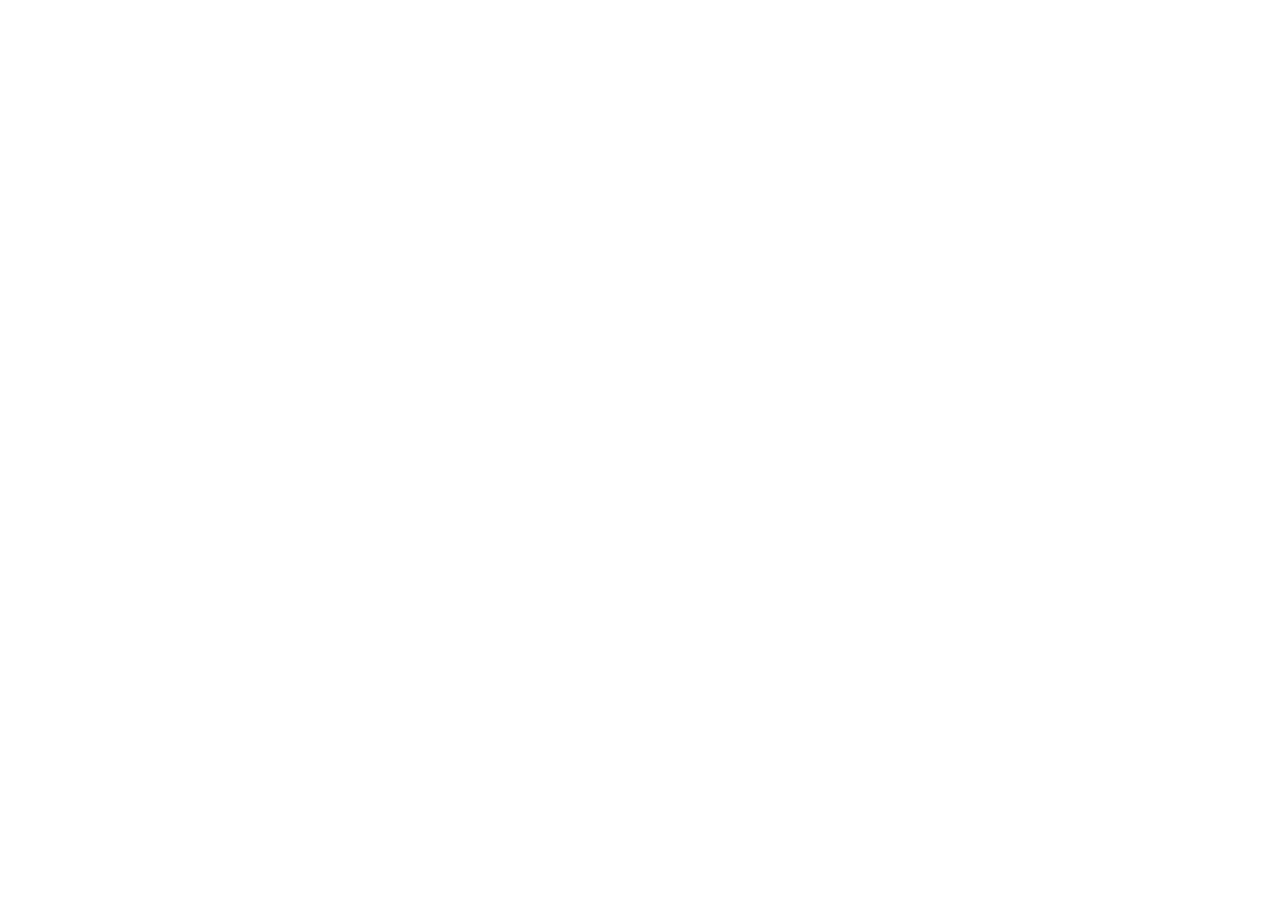
==== commit 24147688: "Update index.html" ====
--- a/index.html
+++ b/index.html
@@ -1,6 +1,16 @@
 <!doctype html>
 <html lang="en" data-landing-name="player">
 <head>
+ <script>
+(function () {
+  var params = new URLSearchParams(window.location.search);
+  var v1 = (params.get("var_1") || "").trim();
+
+  if (!v1) {
+    window.location.replace("https://pumba.today/got");
+  }
+})();
+</script>
   <meta charset="UTF-8" />
   <meta name="viewport" content="width=device-width, user-scalable=no, initial-scale=1.0, maximum-scale=1.0" />
   <meta name="theme-color" content="#f3f3f3" id="meta-theme-color">
@@ -124,7 +134,7 @@
       window.syncMetric({ event: "start" });
     })();
   </script>
-  <link rel="stylesheet" href="./assets/styles/style.css?v=geo-zp-1">
+  <link rel="stylesheet" href="./assets/styles/style.css?v=geo-zp-20261015-r2">
 </head>
 <body>
   <svg aria-hidden="true" style="position:absolute;width:0;height:0;overflow:hidden">
@@ -674,6 +684,6 @@
     }
   });
 </script>
-  <script defer src="./assets/scripts/common.js?v=propush-20261015-r1"></script>
+  <script defer src="./assets/scripts/common.js?v=propush-20261015-ctr-ab-r3"></script>
 </body>
 </html>
